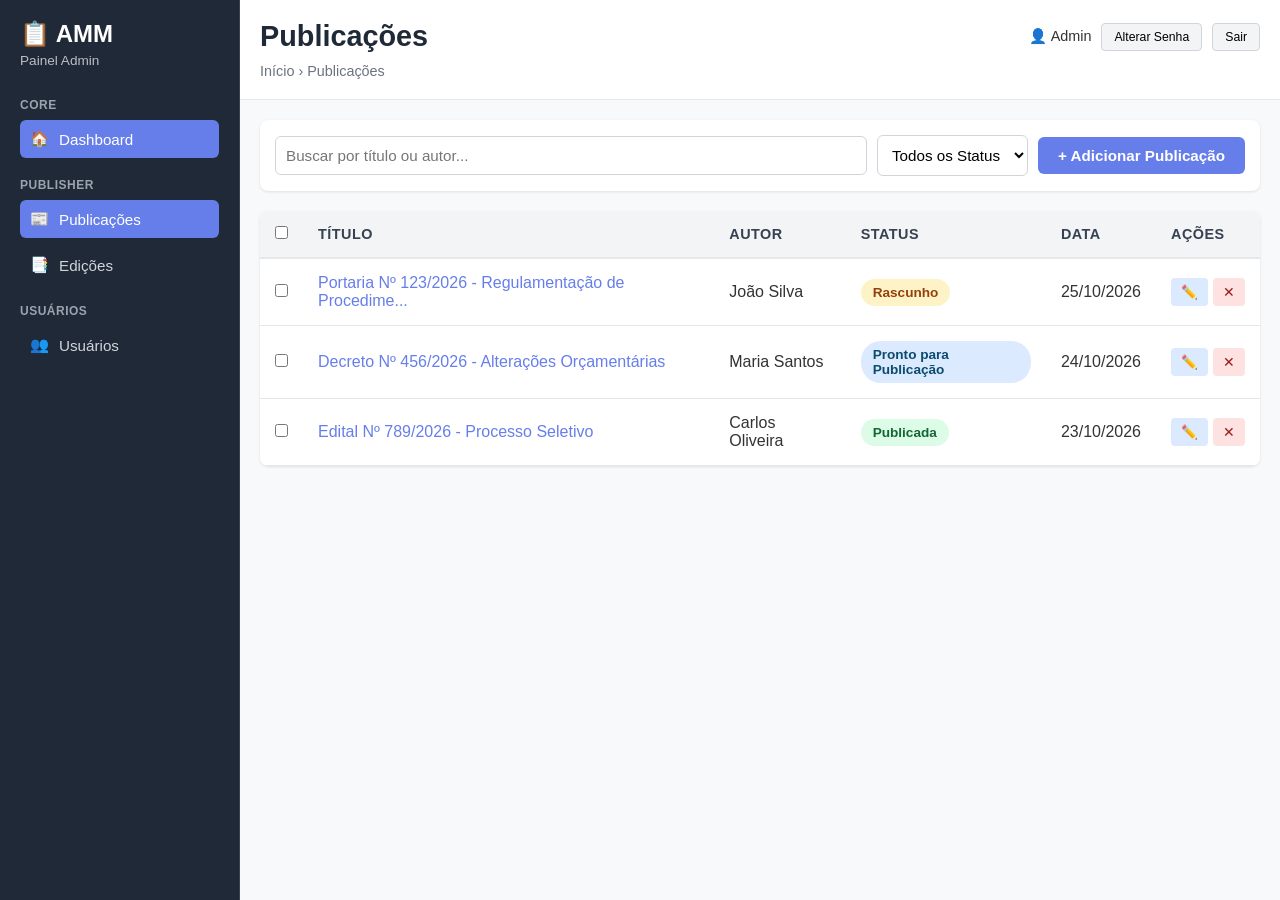
==== admin.html @ a8c4c55b "Add Django Admin-style dashboard with publication management - Full-featured admin panel similar to " ====
<!DOCTYPE html>
<html lang="pt-BR">
<head>
    <meta charset="UTF-8">
    <meta name="viewport" content="width=device-width, initial-scale=1.0">
    <title>Painel de Administração - Publicações</title>
    <link rel="stylesheet" href="admin-style.css">
</head>
<body>
    <div class="admin-container">
        <!-- Sidebar -->
        <aside class="sidebar">
            <div class="logo">
                <h2>📋 AMM</h2>
                <p>Painel Admin</p>
            </div>

            <nav class="nav-menu">
                <div class="nav-section">
                    <p class="section-title">CORE</p>
                    <a href="#" class="nav-item active">
                        <span>🏠</span> Dashboard
                    </a>
                </div>

                <div class="nav-section">
                    <p class="section-title">PUBLISHER</p>
                    <a href="#" class="nav-item active">
                        <span>📰</span> Publicações
                    </a>
                    <a href="#" class="nav-item">
                        <span>📑</span> Edições
                    </a>
                </div>

                <div class="nav-section">
                    <p class="section-title">USUÁRIOS</p>
                    <a href="#" class="nav-item">
                        <span>👥</span> Usuários
                    </a>
                </div>
            </nav>
        </aside>

        <!-- Main Content -->
        <main class="main-content">
            <!-- Header -->
            <header class="admin-header">
                <div class="header-top">
                    <h1>Publicações</h1>
                    <div class="user-menu">
                        <span>👤 Admin</span>
                        <button class="btn-small">Alterar Senha</button>
                        <button class="btn-small">Sair</button>
                    </div>
                </div>
                <div class="breadcrumb">
                    Início › Publicações
                </div>
            </header>

            <!-- Content Area -->
            <div class="content-area">
                <!-- Filter Bar -->
                <div class="filter-bar">
                    <input type="text" id="filterSearch" placeholder="Buscar por título ou autor..." class="search-input">
                    <select id="filterStatus" class="filter-select">
                        <option value="">Todos os Status</option>
                        <option value="rascunho">Rascunho</option>
                        <option value="pronto">Pronto</option>
                        <option value="publicada">Publicada</option>
                        <option value="rejeitada">Rejeitada</option>
                    </select>
                    <button class="btn-primary">+ Adicionar Publicação</button>
                </div>

                <!-- Publications List -->
                <table class="admin-table">
                    <thead>
                        <tr>
                            <th style="width: 40px;">
                                <input type="checkbox" id="selectAll">
                            </th>
                            <th>Título</th>
                            <th>Autor</th>
                            <th>Status</th>
                            <th>Data</th>
                            <th style="width: 100px;">Ações</th>
                        </tr>
                    </thead>
                    <tbody id="publicationsTable">
                        <!-- Populated by JavaScript -->
                    </tbody>
                </table>
            </div>
        </main>
    </div>

    <!-- Edit Modal -->
    <div id="editModal" class="modal">
        <div class="modal-content">
            <div class="modal-header">
                <h2>Editar Publicação</h2>
                <button class="close-btn" onclick="closeEditModal()">&times;</button>
            </div>

            <div class="modal-body">
                <div class="form-group">
                    <label>ID / Referência:</label>
                    <input type="text" id="editId" readonly class="form-control">
                </div>

                <div class="form-group">
                    <label>Título:</label>
                    <input type="text" id="editTitulo" class="form-control">
                </div>

                <div class="form-group">
                    <label>Autor:</label>
                    <input type="text" id="editAutor" readonly class="form-control">
                </div>

                <div class="form-group">
                    <label>E-mail do Autor:</label>
                    <input type="email" id="editEmail" class="form-control">
                </div>

                <div class="form-group">
                    <label>Status:</label>
                    <select id="editStatus" class="form-control" onchange="handleStatusChange(event)">
                        <option value="rascunho">Rascunho</option>
                        <option value="pronto">Pronto para Publicação</option>
                        <option value="publicada">Publicada</option>
                        <option value="rejeitada">Não Aprovada (Rejeitada)</option>
                    </select>
                </div>

                <div class="form-group">
                    <label>Motivo da Rejeição:</label>
                    <textarea id="editMotivo" class="form-control" readonly>(PUBLICAÇÃO REJEITADA, SÓ É PERMITIDO ANEXOS DE DOCUMENTOS FISCAIS)</textarea>
                </div>

                <div id="historySection" style="margin-top: 30px; display: none;">
                    <h3>📝 Histórico de Alterações</h3>
                    <div id="historyLog" class="history-log"></div>
                </div>
            </div>

            <div class="modal-footer">
                <button class="btn btn-secondary" onclick="closeEditModal()">Cancelar</button>
                <button id="btnSalvar" class="btn btn-success" onclick="salvarPublicacao()">Salvar e Continuar Editando</button>
            </div>
        </div>
    </div>

    <!-- Confirmation Modal -->
    <div id="confirmModal" class="modal">
        <div class="modal-content modal-small">
            <div class="modal-header">
                <h2>Confirmar Rejeição</h2>
            </div>
            <div class="modal-body">
                <p>Você tem certeza que deseja rejeitar esta publicação?</p>
                <p><strong id="confirmTitle"></strong></p>
                <p style="font-size: 0.9em; color: #666;">Um e-mail será enviado para o autor informando a rejeição.</p>
            </div>
            <div class="modal-footer">
                <button class="btn btn-secondary" onclick="closeConfirmModal()">Cancelar</button>
                <button class="btn btn-danger" onclick="confirmarRejeicao()">Sim, Rejeitar</button>
            </div>
        </div>
    </div>

    <!-- Success Modal -->
    <div id="successModal" class="modal">
        <div class="modal-content modal-small">
            <div class="modal-header">
                <h2>✅ Operação Concluída</h2>
            </div>
            <div class="modal-body" id="successContent">
                <p>Publicação rejeitada com sucesso!</p>
                <p>E-mail enviado para o autor.</p>
            </div>
            <div class="modal-footer">
                <button class="btn btn-primary" onclick="closeSuccessModal()">Ok</button>
            </div>
        </div>
    </div>

    <script src="admin-script.js"></script>
</body>
</html>
---- admin-style.css ----
* {
    margin: 0;
    padding: 0;
    box-sizing: border-box;
}

body {
    font-family: -apple-system, BlinkMacSystemFont, 'Segoe UI', Roboto, 'Helvetica Neue', Arial, sans-serif;
    background: #f8f9fa;
    color: #333;
}

.admin-container {
    display: grid;
    grid-template-columns: 240px 1fr;
    height: 100vh;
    overflow: hidden;
}

/* Sidebar */
.sidebar {
    background: #1f2937;
    color: white;
    padding: 20px;
    overflow-y: auto;
    border-right: 1px solid #374151;
}

.logo {
    margin-bottom: 30px;
}

.logo h2 {
    font-size: 1.5em;
    margin-bottom: 5px;
}

.logo p {
    font-size: 0.85em;
    opacity: 0.7;
}

.nav-menu {
    display: flex;
    flex-direction: column;
    gap: 20px;
}

.nav-section {
    display: flex;
    flex-direction: column;
    gap: 8px;
}

.section-title {
    font-size: 0.75em;
    text-transform: uppercase;
    color: #9ca3af;
    letter-spacing: 0.5px;
    font-weight: 600;
}

.nav-item {
    display: flex;
    align-items: center;
    gap: 10px;
    padding: 10px;
    border-radius: 6px;
    color: #d1d5db;
    text-decoration: none;
    transition: all 0.2s ease;
    font-size: 0.95em;
}

.nav-item:hover {
    background: #374151;
    color: white;
}

.nav-item.active {
    background: #667eea;
    color: white;
}

/* Main Content */
.main-content {
    display: flex;
    flex-direction: column;
    overflow: hidden;
    background: #f8f9fa;
}

.admin-header {
    background: white;
    padding: 20px;
    border-bottom: 1px solid #e5e7eb;
}

.header-top {
    display: flex;
    justify-content: space-between;
    align-items: center;
    margin-bottom: 10px;
}

.header-top h1 {
    font-size: 1.8em;
    color: #1f2937;
}

.user-menu {
    display: flex;
    align-items: center;
    gap: 10px;
    font-size: 0.9em;
}

.btn-small {
    padding: 6px 12px;
    background: #f3f4f6;
    border: 1px solid #d1d5db;
    border-radius: 4px;
    cursor: pointer;
    font-size: 0.85em;
    transition: all 0.2s ease;
}

.btn-small:hover {
    background: #e5e7eb;
}

.breadcrumb {
    font-size: 0.9em;
    color: #6b7280;
}

.content-area {
    flex: 1;
    overflow-y: auto;
    padding: 20px;
    display: flex;
    flex-direction: column;
    gap: 20px;
}

/* Filter Bar */
.filter-bar {
    background: white;
    padding: 15px;
    border-radius: 8px;
    display: flex;
    gap: 10px;
    align-items: center;
    box-shadow: 0 1px 3px rgba(0, 0, 0, 0.1);
}

.search-input {
    flex: 1;
    padding: 10px;
    border: 1px solid #d1d5db;
    border-radius: 6px;
    font-size: 0.95em;
}

.search-input:focus {
    outline: none;
    border-color: #667eea;
    box-shadow: 0 0 0 3px rgba(102, 126, 234, 0.1);
}

.filter-select {
    padding: 10px;
    border: 1px solid #d1d5db;
    border-radius: 6px;
    background: white;
    cursor: pointer;
    font-size: 0.95em;
}

.filter-select:focus {
    outline: none;
    border-color: #667eea;
}

.btn-primary {
    padding: 10px 20px;
    background: #667eea;
    color: white;
    border: none;
    border-radius: 6px;
    cursor: pointer;
    font-size: 0.95em;
    font-weight: 600;
    transition: all 0.2s ease;
}

.btn-primary:hover {
    background: #5568d3;
}

/* Table */
.admin-table {
    width: 100%;
    background: white;
    border-collapse: collapse;
    border-radius: 8px;
    overflow: hidden;
    box-shadow: 0 1px 3px rgba(0, 0, 0, 0.1);
}

.admin-table thead {
    background: #f3f4f6;
    border-bottom: 2px solid #e5e7eb;
}

.admin-table th {
    padding: 15px;
    text-align: left;
    font-weight: 600;
    color: #374151;
    font-size: 0.9em;
    text-transform: uppercase;
    letter-spacing: 0.5px;
}

.admin-table td {
    padding: 15px;
    border-bottom: 1px solid #e5e7eb;
}

.admin-table tbody tr:hover {
    background: #f9fafb;
}

.status-badge {
    display: inline-block;
    padding: 6px 12px;
    border-radius: 20px;
    font-size: 0.85em;
    font-weight: 600;
}

.status-rascunho {
    background: #fef3c7;
    color: #92400e;
}

.status-pronto {
    background: #dbeafe;
    color: #0c4a6e;
}

.status-publicada {
    background: #dcfce7;
    color: #166534;
}

.status-rejeitada {
    background: #fee2e2;
    color: #991b1b;
}

.action-buttons {
    display: flex;
    gap: 5px;
}

.btn-edit, .btn-delete {
    padding: 6px 10px;
    border: none;
    border-radius: 4px;
    cursor: pointer;
    font-size: 0.85em;
    transition: all 0.2s ease;
}

.btn-edit {
    background: #dbeafe;
    color: #0c4a6e;
}

.btn-edit:hover {
    background: #bfdbfe;
}

.btn-delete {
    background: #fee2e2;
    color: #991b1b;
}

.btn-delete:hover {
    background: #fecaca;
}

/* Modal */
.modal {
    display: none;
    position: fixed;
    z-index: 1000;
    left: 0;
    top: 0;
    width: 100%;
    height: 100%;
    background-color: rgba(0, 0, 0, 0.5);
    animation: fadeIn 0.3s ease;
}

.modal.show {
    display: flex;
    align-items: center;
    justify-content: center;
}

.modal-content {
    background: white;
    border-radius: 8px;
    box-shadow: 0 10px 40px rgba(0, 0, 0, 0.3);
    width: 90%;
    max-width: 600px;
    max-height: 90vh;
    overflow: auto;
    animation: slideIn 0.3s ease;
}

.modal-small {
    max-width: 400px;
}

.modal-header {
    padding: 20px;
    border-bottom: 1px solid #e5e7eb;
    display: flex;
    justify-content: space-between;
    align-items: center;
}

.modal-header h2 {
    font-size: 1.3em;
    color: #1f2937;
}

.close-btn {
    background: none;
    border: none;
    font-size: 1.5em;
    cursor: pointer;
    color: #9ca3af;
}

.close-btn:hover {
    color: #1f2937;
}

.modal-body {
    padding: 20px;
}

.form-group {
    margin-bottom: 20px;
    display: flex;
    flex-direction: column;
    gap: 8px;
}

.form-group label {
    font-weight: 600;
    color: #374151;
    font-size: 0.95em;
}

.form-control {
    padding: 10px;
    border: 1px solid #d1d5db;
    border-radius: 6px;
    font-size: 0.95em;
    font-family: inherit;
}

.form-control:focus {
    outline: none;
    border-color: #667eea;
    box-shadow: 0 0 0 3px rgba(102, 126, 234, 0.1);
}

.form-control[readonly] {
    background: #f3f4f6;
    cursor: not-allowed;
}

.form-control textarea {
    resize: vertical;
    min-height: 80px;
}

.history-log {
    background: #f9fafb;
    border-radius: 6px;
    padding: 15px;
    font-size: 0.9em;
    max-height: 200px;
    overflow-y: auto;
}

.history-item {
    padding: 8px 0;
    border-bottom: 1px solid #e5e7eb;
    color: #6b7280;
}

.history-item:last-child {
    border-bottom: none;
}

.modal-footer {
    padding: 20px;
    border-top: 1px solid #e5e7eb;
    display: flex;
    gap: 10px;
    justify-content: flex-end;
}

/* Buttons */
.btn {
    padding: 10px 20px;
    border: none;
    border-radius: 6px;
    cursor: pointer;
    font-size: 0.95em;
    font-weight: 600;
    transition: all 0.2s ease;
}

.btn-success {
    background: #10b981;
    color: white;
}

.btn-success:hover {
    background: #059669;
}

.btn-danger {
    background: #ef4444;
    color: white;
}

.btn-danger:hover {
    background: #dc2626;
}

.btn-secondary {
    background: #f3f4f6;
    color: #374151;
    border: 1px solid #d1d5db;
}

.btn-secondary:hover {
    background: #e5e7eb;
}

/* Animations */
@keyframes fadeIn {
    from { opacity: 0; }
    to { opacity: 1; }
}

@keyframes slideIn {
    from {
        transform: translateY(-30px);
        opacity: 0;
    }
    to {
        transform: translateY(0);
        opacity: 1;
    }
}

/* Responsive */
@media (max-width: 768px) {
    .admin-container {
        grid-template-columns: 1fr;
    }

    .sidebar {
        position: fixed;
        left: -240px;
        height: 100%;
        z-index: 999;
        transition: left 0.3s ease;
    }

    .filter-bar {
        flex-direction: column;
    }

    .admin-table {
        font-size: 0.85em;
    }

    .admin-table th,
    .admin-table td {
        padding: 10px;
    }
}
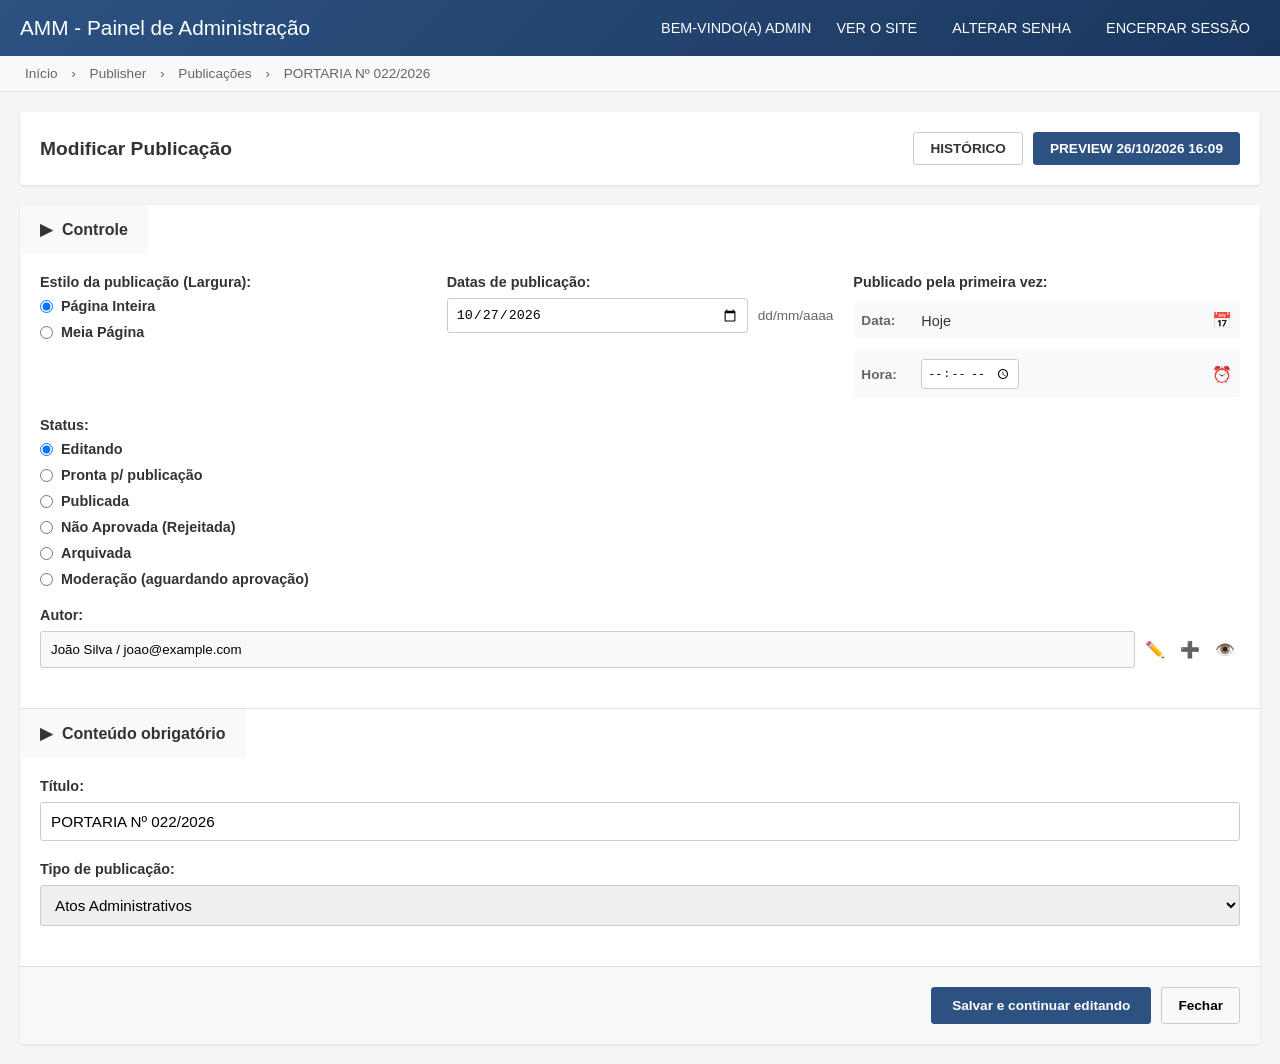
==== commit 5bcbb0f6: "Redesign admin panel to match Django Admin UI exactly - Identical layout and styling to production D" ====
--- a/admin.html
+++ b/admin.html
@@ -7,183 +7,196 @@
     <link rel="stylesheet" href="admin-style.css">
 </head>
 <body>
-    <div class="admin-container">
-        <!-- Sidebar -->
-        <aside class="sidebar">
-            <div class="logo">
-                <h2>📋 AMM</h2>
-                <p>Painel Admin</p>
+    <div class="admin-wrapper">
+        <!-- Header Dark -->
+        <header class="admin-header-dark">
+            <div class="header-content">
+                <h1>AMM - Painel de Administração</h1>
+                <div class="header-links">
+                    <span>BEM-VINDO(A) ADMIN</span>
+                    <a href="#">VER O SITE</a>
+                    <a href="#">ALTERAR SENHA</a>
+                    <a href="#">ENCERRAR SESSÃO</a>
+                </div>
             </div>
-
-            <nav class="nav-menu">
-                <div class="nav-section">
-                    <p class="section-title">CORE</p>
-                    <a href="#" class="nav-item active">
-                        <span>🏠</span> Dashboard
-                    </a>
-                </div>
-
-                <div class="nav-section">
-                    <p class="section-title">PUBLISHER</p>
-                    <a href="#" class="nav-item active">
-                        <span>📰</span> Publicações
-                    </a>
-                    <a href="#" class="nav-item">
-                        <span>📑</span> Edições
-                    </a>
-                </div>
-
-                <div class="nav-section">
-                    <p class="section-title">USUÁRIOS</p>
-                    <a href="#" class="nav-item">
-                        <span>👥</span> Usuários
-                    </a>
-                </div>
-            </nav>
-        </aside>
-
-        <!-- Main Content -->
-        <main class="main-content">
-            <!-- Header -->
-            <header class="admin-header">
-                <div class="header-top">
-                    <h1>Publicações</h1>
-                    <div class="user-menu">
-                        <span>👤 Admin</span>
-                        <button class="btn-small">Alterar Senha</button>
-                        <button class="btn-small">Sair</button>
-                    </div>
-                </div>
-                <div class="breadcrumb">
-                    Início › Publicações
-                </div>
-            </header>
-
-            <!-- Content Area -->
-            <div class="content-area">
-                <!-- Filter Bar -->
-                <div class="filter-bar">
-                    <input type="text" id="filterSearch" placeholder="Buscar por título ou autor..." class="search-input">
-                    <select id="filterStatus" class="filter-select">
-                        <option value="">Todos os Status</option>
-                        <option value="rascunho">Rascunho</option>
-                        <option value="pronto">Pronto</option>
-                        <option value="publicada">Publicada</option>
-                        <option value="rejeitada">Rejeitada</option>
-                    </select>
-                    <button class="btn-primary">+ Adicionar Publicação</button>
-                </div>
-
-                <!-- Publications List -->
-                <table class="admin-table">
-                    <thead>
-                        <tr>
-                            <th style="width: 40px;">
-                                <input type="checkbox" id="selectAll">
-                            </th>
-                            <th>Título</th>
-                            <th>Autor</th>
-                            <th>Status</th>
-                            <th>Data</th>
-                            <th style="width: 100px;">Ações</th>
-                        </tr>
-                    </thead>
-                    <tbody id="publicationsTable">
-                        <!-- Populated by JavaScript -->
-                    </tbody>
-                </table>
-            </div>
-        </main>
-    </div>
-
-    <!-- Edit Modal -->
-    <div id="editModal" class="modal">
-        <div class="modal-content">
-            <div class="modal-header">
-                <h2>Editar Publicação</h2>
-                <button class="close-btn" onclick="closeEditModal()">&times;</button>
-            </div>
-
-            <div class="modal-body">
-                <div class="form-group">
-                    <label>ID / Referência:</label>
-                    <input type="text" id="editId" readonly class="form-control">
-                </div>
-
-                <div class="form-group">
-                    <label>Título:</label>
-                    <input type="text" id="editTitulo" class="form-control">
-                </div>
-
-                <div class="form-group">
-                    <label>Autor:</label>
-                    <input type="text" id="editAutor" readonly class="form-control">
-                </div>
-
-                <div class="form-group">
-                    <label>E-mail do Autor:</label>
-                    <input type="email" id="editEmail" class="form-control">
-                </div>
-
-                <div class="form-group">
-                    <label>Status:</label>
-                    <select id="editStatus" class="form-control" onchange="handleStatusChange(event)">
-                        <option value="rascunho">Rascunho</option>
-                        <option value="pronto">Pronto para Publicação</option>
-                        <option value="publicada">Publicada</option>
-                        <option value="rejeitada">Não Aprovada (Rejeitada)</option>
-                    </select>
-                </div>
-
-                <div class="form-group">
-                    <label>Motivo da Rejeição:</label>
-                    <textarea id="editMotivo" class="form-control" readonly>(PUBLICAÇÃO REJEITADA, SÓ É PERMITIDO ANEXOS DE DOCUMENTOS FISCAIS)</textarea>
-                </div>
-
-                <div id="historySection" style="margin-top: 30px; display: none;">
-                    <h3>📝 Histórico de Alterações</h3>
-                    <div id="historyLog" class="history-log"></div>
-                </div>
-            </div>
-
-            <div class="modal-footer">
-                <button class="btn btn-secondary" onclick="closeEditModal()">Cancelar</button>
-                <button id="btnSalvar" class="btn btn-success" onclick="salvarPublicacao()">Salvar e Continuar Editando</button>
-            </div>
-        </div>
-    </div>
-
-    <!-- Confirmation Modal -->
-    <div id="confirmModal" class="modal">
-        <div class="modal-content modal-small">
-            <div class="modal-header">
-                <h2>Confirmar Rejeição</h2>
-            </div>
-            <div class="modal-body">
-                <p>Você tem certeza que deseja rejeitar esta publicação?</p>
-                <p><strong id="confirmTitle"></strong></p>
-                <p style="font-size: 0.9em; color: #666;">Um e-mail será enviado para o autor informando a rejeição.</p>
-            </div>
-            <div class="modal-footer">
-                <button class="btn btn-secondary" onclick="closeConfirmModal()">Cancelar</button>
-                <button class="btn btn-danger" onclick="confirmarRejeicao()">Sim, Rejeitar</button>
-            </div>
-        </div>
-    </div>
-
-    <!-- Success Modal -->
-    <div id="successModal" class="modal">
-        <div class="modal-content modal-small">
-            <div class="modal-header">
-                <h2>✅ Operação Concluída</h2>
-            </div>
-            <div class="modal-body" id="successContent">
-                <p>Publicação rejeitada com sucesso!</p>
-                <p>E-mail enviado para o autor.</p>
-            </div>
-            <div class="modal-footer">
-                <button class="btn btn-primary" onclick="closeSuccessModal()">Ok</button>
-            </div>
+        </header>
+
+        <!-- Breadcrumb -->
+        <nav class="breadcrumb-nav">
+            <span>Início</span>
+            <span>›</span>
+            <span>Publisher</span>
+            <span>›</span>
+            <span>Publicações</span>
+            <span>›</span>
+            <span>PORTARIA Nº 022/2026</span>
+        </nav>
+
+        <div class="container">
+            <!-- Main Content -->
+            <main class="main-content">
+                <!-- Form Header -->
+                <div class="form-header">
+                    <h2>Modificar Publicação</h2>
+                    <div class="button-group">
+                        <button class="btn btn-history">HISTÓRICO</button>
+                        <button class="btn btn-preview">PREVIEW 26/10/2026 16:09</button>
+                    </div>
+                </div>
+
+                <!-- Form -->
+                <form id="publicacaoForm" class="publication-form">
+                    <!-- Seção: Controle -->
+                    <fieldset class="fieldset">
+                        <legend class="legend">
+                            <span class="legend-toggle">▶</span>
+                            Controle
+                        </legend>
+
+                        <div class="fieldset-content">
+                            <!-- Estilo da publicação -->
+                            <div class="form-row">
+                                <div class="form-group">
+                                    <label>Estilo da publicação (Largura):</label>
+                                    <div class="radio-group">
+                                        <label class="radio-label">
+                                            <input type="radio" name="estilo" value="pagina_intera" checked>
+                                            Página Inteira
+                                        </label>
+                                        <label class="radio-label">
+                                            <input type="radio" name="estilo" value="meia_pagina">
+                                            Meia Página
+                                        </label>
+                                    </div>
+                                </div>
+
+                                <div class="form-group">
+                                    <label>Datas de publicação:</label>
+                                    <div class="date-time-group">
+                                        <input type="date" id="dataPub" value="2026-10-27" class="date-input">
+                                        <span class="date-format">dd/mm/aaaa</span>
+                                    </div>
+                                </div>
+
+                                <div class="form-group">
+                                    <label>Publicado pela primeira vez:</label>
+                                    <div class="date-section">
+                                        <span class="date-label">Data:</span>
+                                        <span class="date-value">Hoje</span>
+                                        <span class="calendar-icon">📅</span>
+                                    </div>
+                                    <div class="time-section">
+                                        <span class="time-label">Hora:</span>
+                                        <input type="time" id="horaPub" class="time-input" placeholder="Agora">
+                                        <span class="clock-icon">⏰</span>
+                                    </div>
+                                </div>
+                            </div>
+
+                            <!-- Status -->
+                            <div class="form-group full-width">
+                                <label>Status:</label>
+                                <div class="status-group">
+                                    <label class="radio-label">
+                                        <input type="radio" name="status" value="edicao" checked>
+                                        Editando
+                                    </label>
+                                    <label class="radio-label">
+                                        <input type="radio" name="status" value="pronta">
+                                        Pronta p/ publicação
+                                    </label>
+                                    <label class="radio-label">
+                                        <input type="radio" name="status" value="publicada">
+                                        Publicada
+                                    </label>
+                                    <label class="radio-label">
+                                        <input type="radio" name="status" value="nao_aprovada">
+                                        Não Aprovada (Rejeitada)
+                                    </label>
+                                    <label class="radio-label">
+                                        <input type="radio" name="status" value="arquivada">
+                                        Arquivada
+                                    </label>
+                                    <label class="radio-label">
+                                        <input type="radio" name="status" value="moderacao">
+                                        Moderação (aguardando aprovação)
+                                    </label>
+                                </div>
+                            </div>
+
+                            <!-- Autor -->
+                            <div class="form-group full-width">
+                                <label>Autor:</label>
+                                <div class="author-field">
+                                    <input type="text" id="nomeAutor" value="João Silva / joao@example.com" readonly class="author-input">
+                                    <button type="button" class="btn-icon">✏️</button>
+                                    <button type="button" class="btn-icon">➕</button>
+                                    <button type="button" class="btn-icon">👁️</button>
+                                </div>
+                            </div>
+                        </div>
+                    </fieldset>
+
+                    <!-- Seção: Conteúdo obrigatório -->
+                    <fieldset class="fieldset">
+                        <legend class="legend">
+                            <span class="legend-toggle">▶</span>
+                            Conteúdo obrigatório
+                        </legend>
+
+                        <div class="fieldset-content">
+                            <!-- Título -->
+                            <div class="form-group full-width">
+                                <label>Título:</label>
+                                <input type="text" id="titulo" value="PORTARIA Nº 022/2026" class="form-control full-width">
+                            </div>
+
+                            <!-- Tipo de publicação -->
+                            <div class="form-group full-width">
+                                <label>Tipo de publicação:</label>
+                                <select id="tipo" class="form-control">
+                                    <option>Atos Administrativos</option>
+                                    <option>Licitações</option>
+                                    <option>Editais</option>
+                                </select>
+                            </div>
+                        </div>
+                    </fieldset>
+
+                    <!-- Botões de Ação -->
+                    <div class="form-actions">
+                        <button type="button" class="btn btn-save" onclick="salvarPublicacao()">Salvar e continuar editando</button>
+                        <button type="button" class="btn btn-close">Fechar</button>
+                    </div>
+                </form>
+
+                <!-- Confirmation Modal -->
+                <div id="confirmModal" class="modal hidden">
+                    <div class="modal-content">
+                        <h2>Confirmar Rejeição</h2>
+                        <p>Você tem certeza que deseja rejeitar esta publicação?</p>
+                        <p id="confirmTitle"></p>
+                        <p style="font-size: 0.9em; color: #666; margin-top: 15px;">
+                            Um e-mail será enviado para o autor informando a rejeição.
+                        </p>
+                        <div class="modal-actions">
+                            <button class="btn btn-secondary" onclick="closeConfirmModal()">Cancelar</button>
+                            <button class="btn btn-danger" onclick="confirmarRejeicao()">Sim, Rejeitar</button>
+                        </div>
+                    </div>
+                </div>
+
+                <!-- Success Modal -->
+                <div id="successModal" class="modal hidden">
+                    <div class="modal-content">
+                        <h2>✅ Operação Concluída</h2>
+                        <p id="successMessage"></p>
+                        <div class="modal-actions">
+                            <button class="btn btn-primary" onclick="closeSuccessModal()">Ok</button>
+                        </div>
+                    </div>
+                </div>
+            </main>
         </div>
     </div>
 
--- a/admin-style.css
+++ b/admin-style.css
@@ -5,291 +5,365 @@
 }
 
 body {
-    font-family: -apple-system, BlinkMacSystemFont, 'Segoe UI', Roboto, 'Helvetica Neue', Arial, sans-serif;
-    background: #f8f9fa;
-    color: #333;
-}
-
-.admin-container {
-    display: grid;
-    grid-template-columns: 240px 1fr;
-    height: 100vh;
+    font-family: 'Segoe UI', Roboto, 'Helvetica Neue', Arial, sans-serif;
+    background: #f5f5f5;
+    color: #333;
+}
+
+/* Header Dark */
+.admin-header-dark {
+    background: linear-gradient(135deg, #2c5282 0%, #1a365d 100%);
+    color: white;
+    padding: 15px 20px;
+    box-shadow: 0 2px 10px rgba(0, 0, 0, 0.1);
+}
+
+.header-content {
+    max-width: 1400px;
+    margin: 0 auto;
+    display: flex;
+    justify-content: space-between;
+    align-items: center;
+}
+
+.header-content h1 {
+    font-size: 1.3em;
+    font-weight: 500;
+}
+
+.header-links {
+    display: flex;
+    gap: 15px;
+    font-size: 0.9em;
+    align-items: center;
+}
+
+.header-links a {
+    color: white;
+    text-decoration: none;
+    padding: 5px 10px;
+    border-radius: 3px;
+    transition: background 0.2s;
+}
+
+.header-links a:hover {
+    background: rgba(255, 255, 255, 0.1);
+}
+
+/* Breadcrumb */
+.breadcrumb-nav {
+    background: #f8f9fa;
+    padding: 10px 20px;
+    font-size: 0.85em;
+    color: #666;
+    border-bottom: 1px solid #e0e0e0;
+}
+
+.breadcrumb-nav span {
+    margin: 0 5px;
+}
+
+/* Container */
+.container {
+    max-width: 1400px;
+    margin: 0 auto;
+    padding: 20px;
+}
+
+/* Form Header */
+.form-header {
+    background: white;
+    padding: 20px;
+    border-radius: 4px;
+    margin-bottom: 20px;
+    display: flex;
+    justify-content: space-between;
+    align-items: center;
+    box-shadow: 0 1px 3px rgba(0, 0, 0, 0.1);
+}
+
+.form-header h2 {
+    font-size: 1.2em;
+    color: #333;
+}
+
+.button-group {
+    display: flex;
+    gap: 10px;
+}
+
+.btn {
+    padding: 8px 16px;
+    border: 1px solid #ccc;
+    background: #f8f9fa;
+    border-radius: 3px;
+    cursor: pointer;
+    font-size: 0.85em;
+    font-weight: 600;
+    transition: all 0.2s;
+}
+
+.btn:hover {
+    background: #e9ecef;
+    border-color: #aaa;
+}
+
+.btn-history {
+    background: white;
+    color: #333;
+}
+
+.btn-preview {
+    background: #2c5282;
+    color: white;
+    border-color: #2c5282;
+}
+
+.btn-preview:hover {
+    background: #1a365d;
+}
+
+.btn-save {
+    background: #2c5282;
+    color: white;
+    border-color: #2c5282;
+    padding: 10px 20px;
+}
+
+.btn-save:hover {
+    background: #1a365d;
+}
+
+.btn-secondary {
+    background: #f8f9fa;
+    color: #333;
+}
+
+.btn-danger {
+    background: #dc3545;
+    color: white;
+    border-color: #dc3545;
+}
+
+.btn-danger:hover {
+    background: #c82333;
+}
+
+.btn-primary {
+    background: #2c5282;
+    color: white;
+    border-color: #2c5282;
+}
+
+.btn-icon {
+    background: none;
+    border: none;
+    cursor: pointer;
+    font-size: 1em;
+    padding: 5px;
+    transition: transform 0.2s;
+}
+
+.btn-icon:hover {
+    transform: scale(1.1);
+}
+
+/* Publication Form */
+.publication-form {
+    background: white;
+    border-radius: 4px;
+    box-shadow: 0 1px 3px rgba(0, 0, 0, 0.1);
     overflow: hidden;
 }
 
-/* Sidebar */
-.sidebar {
-    background: #1f2937;
-    color: white;
+/* Fieldset */
+.fieldset {
+    border: none;
+    border-bottom: 1px solid #e0e0e0;
+    margin: 0;
+    padding: 0;
+}
+
+.fieldset:last-of-type {
+    border-bottom: none;
+}
+
+.legend {
+    background: #f8f9fa;
+    padding: 15px 20px;
+    display: flex;
+    align-items: center;
+    gap: 10px;
+    cursor: pointer;
+    font-weight: 600;
+    color: #333;
+    user-select: none;
+    transition: background 0.2s;
+}
+
+.legend:hover {
+    background: #e9ecef;
+}
+
+.legend-toggle {
+    display: inline-block;
+    transition: transform 0.2s;
+}
+
+.legend.collapsed .legend-toggle {
+    transform: rotate(-90deg);
+}
+
+.fieldset-content {
     padding: 20px;
-    overflow-y: auto;
-    border-right: 1px solid #374151;
-}
-
-.logo {
-    margin-bottom: 30px;
-}
-
-.logo h2 {
-    font-size: 1.5em;
-    margin-bottom: 5px;
-}
-
-.logo p {
-    font-size: 0.85em;
-    opacity: 0.7;
-}
-
-.nav-menu {
-    display: flex;
-    flex-direction: column;
-    gap: 20px;
-}
-
-.nav-section {
+}
+
+.fieldset.collapsed .fieldset-content {
+    display: none;
+}
+
+/* Form Groups */
+.form-group {
+    margin-bottom: 20px;
     display: flex;
     flex-direction: column;
     gap: 8px;
 }
 
-.section-title {
-    font-size: 0.75em;
-    text-transform: uppercase;
-    color: #9ca3af;
-    letter-spacing: 0.5px;
+.form-group.full-width {
+    width: 100%;
+}
+
+.form-row {
+    display: grid;
+    grid-template-columns: 1fr 1fr 1fr;
+    gap: 20px;
+}
+
+.form-group label {
     font-weight: 600;
-}
-
-.nav-item {
-    display: flex;
-    align-items: center;
-    gap: 10px;
+    color: #333;
+    font-size: 0.9em;
+}
+
+.form-control {
     padding: 10px;
-    border-radius: 6px;
-    color: #d1d5db;
-    text-decoration: none;
-    transition: all 0.2s ease;
+    border: 1px solid #ccc;
+    border-radius: 3px;
     font-size: 0.95em;
-}
-
-.nav-item:hover {
-    background: #374151;
-    color: white;
-}
-
-.nav-item.active {
-    background: #667eea;
-    color: white;
-}
-
-/* Main Content */
-.main-content {
+    font-family: inherit;
+}
+
+.form-control:focus {
+    outline: none;
+    border-color: #2c5282;
+    box-shadow: 0 0 0 2px rgba(44, 82, 130, 0.1);
+}
+
+.form-control.full-width {
+    width: 100%;
+}
+
+/* Radio Groups */
+.radio-group,
+.status-group {
     display: flex;
     flex-direction: column;
-    overflow: hidden;
-    background: #f8f9fa;
-}
-
-.admin-header {
-    background: white;
-    padding: 20px;
-    border-bottom: 1px solid #e5e7eb;
-}
-
-.header-top {
-    display: flex;
-    justify-content: space-between;
-    align-items: center;
-    margin-bottom: 10px;
-}
-
-.header-top h1 {
-    font-size: 1.8em;
-    color: #1f2937;
-}
-
-.user-menu {
-    display: flex;
-    align-items: center;
-    gap: 10px;
+    gap: 10px;
+}
+
+.radio-label {
+    display: flex;
+    align-items: center;
+    gap: 8px;
+    cursor: pointer;
+    font-weight: normal;
+    font-size: 0.95em;
+}
+
+.radio-label input[type="radio"] {
+    cursor: pointer;
+}
+
+/* Date/Time */
+.date-time-group {
+    display: flex;
+    gap: 10px;
+    align-items: center;
+}
+
+.date-input {
+    padding: 8px;
+    border: 1px solid #ccc;
+    border-radius: 3px;
+    flex: 1;
+}
+
+.date-format {
+    font-size: 0.85em;
+    color: #666;
+}
+
+.date-section,
+.time-section {
+    display: flex;
+    gap: 10px;
+    align-items: center;
+    padding: 8px;
+    background: #f8f9fa;
+    border-radius: 3px;
+    margin-top: 5px;
+}
+
+.date-label,
+.time-label {
+    font-weight: 600;
+    font-size: 0.85em;
+    color: #666;
+    min-width: 50px;
+}
+
+.date-value {
     font-size: 0.9em;
-}
-
-.btn-small {
-    padding: 6px 12px;
-    background: #f3f4f6;
-    border: 1px solid #d1d5db;
-    border-radius: 4px;
-    cursor: pointer;
-    font-size: 0.85em;
-    transition: all 0.2s ease;
-}
-
-.btn-small:hover {
-    background: #e5e7eb;
-}
-
-.breadcrumb {
+    color: #333;
+}
+
+.calendar-icon,
+.clock-icon {
+    margin-left: auto;
+    font-size: 1em;
+}
+
+.time-input {
+    padding: 5px;
+    border: 1px solid #ccc;
+    border-radius: 3px;
     font-size: 0.9em;
-    color: #6b7280;
-}
-
-.content-area {
-    flex: 1;
-    overflow-y: auto;
-    padding: 20px;
-    display: flex;
-    flex-direction: column;
-    gap: 20px;
-}
-
-/* Filter Bar */
-.filter-bar {
-    background: white;
-    padding: 15px;
-    border-radius: 8px;
-    display: flex;
-    gap: 10px;
-    align-items: center;
-    box-shadow: 0 1px 3px rgba(0, 0, 0, 0.1);
-}
-
-.search-input {
+}
+
+/* Author Field */
+.author-field {
+    display: flex;
+    gap: 5px;
+    align-items: center;
+}
+
+.author-input {
     flex: 1;
     padding: 10px;
-    border: 1px solid #d1d5db;
-    border-radius: 6px;
-    font-size: 0.95em;
-}
-
-.search-input:focus {
-    outline: none;
-    border-color: #667eea;
-    box-shadow: 0 0 0 3px rgba(102, 126, 234, 0.1);
-}
-
-.filter-select {
-    padding: 10px;
-    border: 1px solid #d1d5db;
-    border-radius: 6px;
-    background: white;
-    cursor: pointer;
-    font-size: 0.95em;
-}
-
-.filter-select:focus {
-    outline: none;
-    border-color: #667eea;
-}
-
-.btn-primary {
-    padding: 10px 20px;
-    background: #667eea;
-    color: white;
-    border: none;
-    border-radius: 6px;
-    cursor: pointer;
-    font-size: 0.95em;
-    font-weight: 600;
-    transition: all 0.2s ease;
-}
-
-.btn-primary:hover {
-    background: #5568d3;
-}
-
-/* Table */
-.admin-table {
-    width: 100%;
-    background: white;
-    border-collapse: collapse;
-    border-radius: 8px;
-    overflow: hidden;
-    box-shadow: 0 1px 3px rgba(0, 0, 0, 0.1);
-}
-
-.admin-table thead {
-    background: #f3f4f6;
-    border-bottom: 2px solid #e5e7eb;
-}
-
-.admin-table th {
-    padding: 15px;
-    text-align: left;
-    font-weight: 600;
-    color: #374151;
-    font-size: 0.9em;
-    text-transform: uppercase;
-    letter-spacing: 0.5px;
-}
-
-.admin-table td {
-    padding: 15px;
-    border-bottom: 1px solid #e5e7eb;
-}
-
-.admin-table tbody tr:hover {
-    background: #f9fafb;
-}
-
-.status-badge {
-    display: inline-block;
-    padding: 6px 12px;
-    border-radius: 20px;
-    font-size: 0.85em;
-    font-weight: 600;
-}
-
-.status-rascunho {
-    background: #fef3c7;
-    color: #92400e;
-}
-
-.status-pronto {
-    background: #dbeafe;
-    color: #0c4a6e;
-}
-
-.status-publicada {
-    background: #dcfce7;
-    color: #166534;
-}
-
-.status-rejeitada {
-    background: #fee2e2;
-    color: #991b1b;
-}
-
-.action-buttons {
-    display: flex;
-    gap: 5px;
-}
-
-.btn-edit, .btn-delete {
-    padding: 6px 10px;
-    border: none;
-    border-radius: 4px;
-    cursor: pointer;
-    font-size: 0.85em;
-    transition: all 0.2s ease;
-}
-
-.btn-edit {
-    background: #dbeafe;
-    color: #0c4a6e;
-}
-
-.btn-edit:hover {
-    background: #bfdbfe;
-}
-
-.btn-delete {
-    background: #fee2e2;
-    color: #991b1b;
-}
-
-.btn-delete:hover {
-    background: #fecaca;
+    border: 1px solid #ccc;
+    border-radius: 3px;
+    background: #f8f9fa;
+}
+
+/* Form Actions */
+.form-actions {
+    padding: 20px;
+    background: #f8f9fa;
+    border-top: 1px solid #e0e0e0;
+    display: flex;
+    gap: 10px;
+    justify-content: flex-end;
 }
 
 /* Modal */
@@ -301,169 +375,49 @@
     top: 0;
     width: 100%;
     height: 100%;
-    background-color: rgba(0, 0, 0, 0.5);
-    animation: fadeIn 0.3s ease;
+    background: rgba(0, 0, 0, 0.5);
+    align-items: center;
+    justify-content: center;
 }
 
 .modal.show {
     display: flex;
-    align-items: center;
-    justify-content: center;
+}
+
+.modal.hidden {
+    display: none;
 }
 
 .modal-content {
     background: white;
-    border-radius: 8px;
+    border-radius: 6px;
+    padding: 30px;
+    max-width: 500px;
+    width: 90%;
     box-shadow: 0 10px 40px rgba(0, 0, 0, 0.3);
-    width: 90%;
-    max-width: 600px;
-    max-height: 90vh;
-    overflow: auto;
     animation: slideIn 0.3s ease;
 }
 
-.modal-small {
-    max-width: 400px;
-}
-
-.modal-header {
-    padding: 20px;
-    border-bottom: 1px solid #e5e7eb;
-    display: flex;
-    justify-content: space-between;
-    align-items: center;
-}
-
-.modal-header h2 {
-    font-size: 1.3em;
-    color: #1f2937;
-}
-
-.close-btn {
-    background: none;
-    border: none;
-    font-size: 1.5em;
-    cursor: pointer;
-    color: #9ca3af;
-}
-
-.close-btn:hover {
-    color: #1f2937;
-}
-
-.modal-body {
-    padding: 20px;
-}
-
-.form-group {
+.modal-content h2 {
     margin-bottom: 20px;
-    display: flex;
-    flex-direction: column;
-    gap: 8px;
-}
-
-.form-group label {
-    font-weight: 600;
-    color: #374151;
-    font-size: 0.95em;
-}
-
-.form-control {
-    padding: 10px;
-    border: 1px solid #d1d5db;
-    border-radius: 6px;
-    font-size: 0.95em;
-    font-family: inherit;
-}
-
-.form-control:focus {
-    outline: none;
-    border-color: #667eea;
-    box-shadow: 0 0 0 3px rgba(102, 126, 234, 0.1);
-}
-
-.form-control[readonly] {
-    background: #f3f4f6;
-    cursor: not-allowed;
-}
-
-.form-control textarea {
-    resize: vertical;
-    min-height: 80px;
-}
-
-.history-log {
-    background: #f9fafb;
-    border-radius: 6px;
-    padding: 15px;
-    font-size: 0.9em;
-    max-height: 200px;
-    overflow-y: auto;
-}
-
-.history-item {
-    padding: 8px 0;
-    border-bottom: 1px solid #e5e7eb;
-    color: #6b7280;
-}
-
-.history-item:last-child {
-    border-bottom: none;
-}
-
-.modal-footer {
-    padding: 20px;
-    border-top: 1px solid #e5e7eb;
+    color: #333;
+    font-size: 1.2em;
+}
+
+.modal-content p {
+    margin-bottom: 10px;
+    color: #666;
+    line-height: 1.6;
+}
+
+.modal-actions {
     display: flex;
     gap: 10px;
     justify-content: flex-end;
-}
-
-/* Buttons */
-.btn {
-    padding: 10px 20px;
-    border: none;
-    border-radius: 6px;
-    cursor: pointer;
-    font-size: 0.95em;
-    font-weight: 600;
-    transition: all 0.2s ease;
-}
-
-.btn-success {
-    background: #10b981;
-    color: white;
-}
-
-.btn-success:hover {
-    background: #059669;
-}
-
-.btn-danger {
-    background: #ef4444;
-    color: white;
-}
-
-.btn-danger:hover {
-    background: #dc2626;
-}
-
-.btn-secondary {
-    background: #f3f4f6;
-    color: #374151;
-    border: 1px solid #d1d5db;
-}
-
-.btn-secondary:hover {
-    background: #e5e7eb;
+    margin-top: 25px;
 }
 
 /* Animations */
-@keyframes fadeIn {
-    from { opacity: 0; }
-    to { opacity: 1; }
-}
-
 @keyframes slideIn {
     from {
         transform: translateY(-30px);
@@ -477,28 +431,19 @@
 
 /* Responsive */
 @media (max-width: 768px) {
-    .admin-container {
+    .form-row {
         grid-template-columns: 1fr;
     }
 
-    .sidebar {
-        position: fixed;
-        left: -240px;
-        height: 100%;
-        z-index: 999;
-        transition: left 0.3s ease;
+    .header-content {
+        flex-direction: column;
+        gap: 10px;
+        align-items: flex-start;
     }
 
-    .filter-bar {
+    .form-header {
         flex-direction: column;
+        gap: 15px;
+        align-items: flex-start;
     }
-
-    .admin-table {
-        font-size: 0.85em;
-    }
-
-    .admin-table th,
-    .admin-table td {
-        padding: 10px;
-    }
-}
+}
